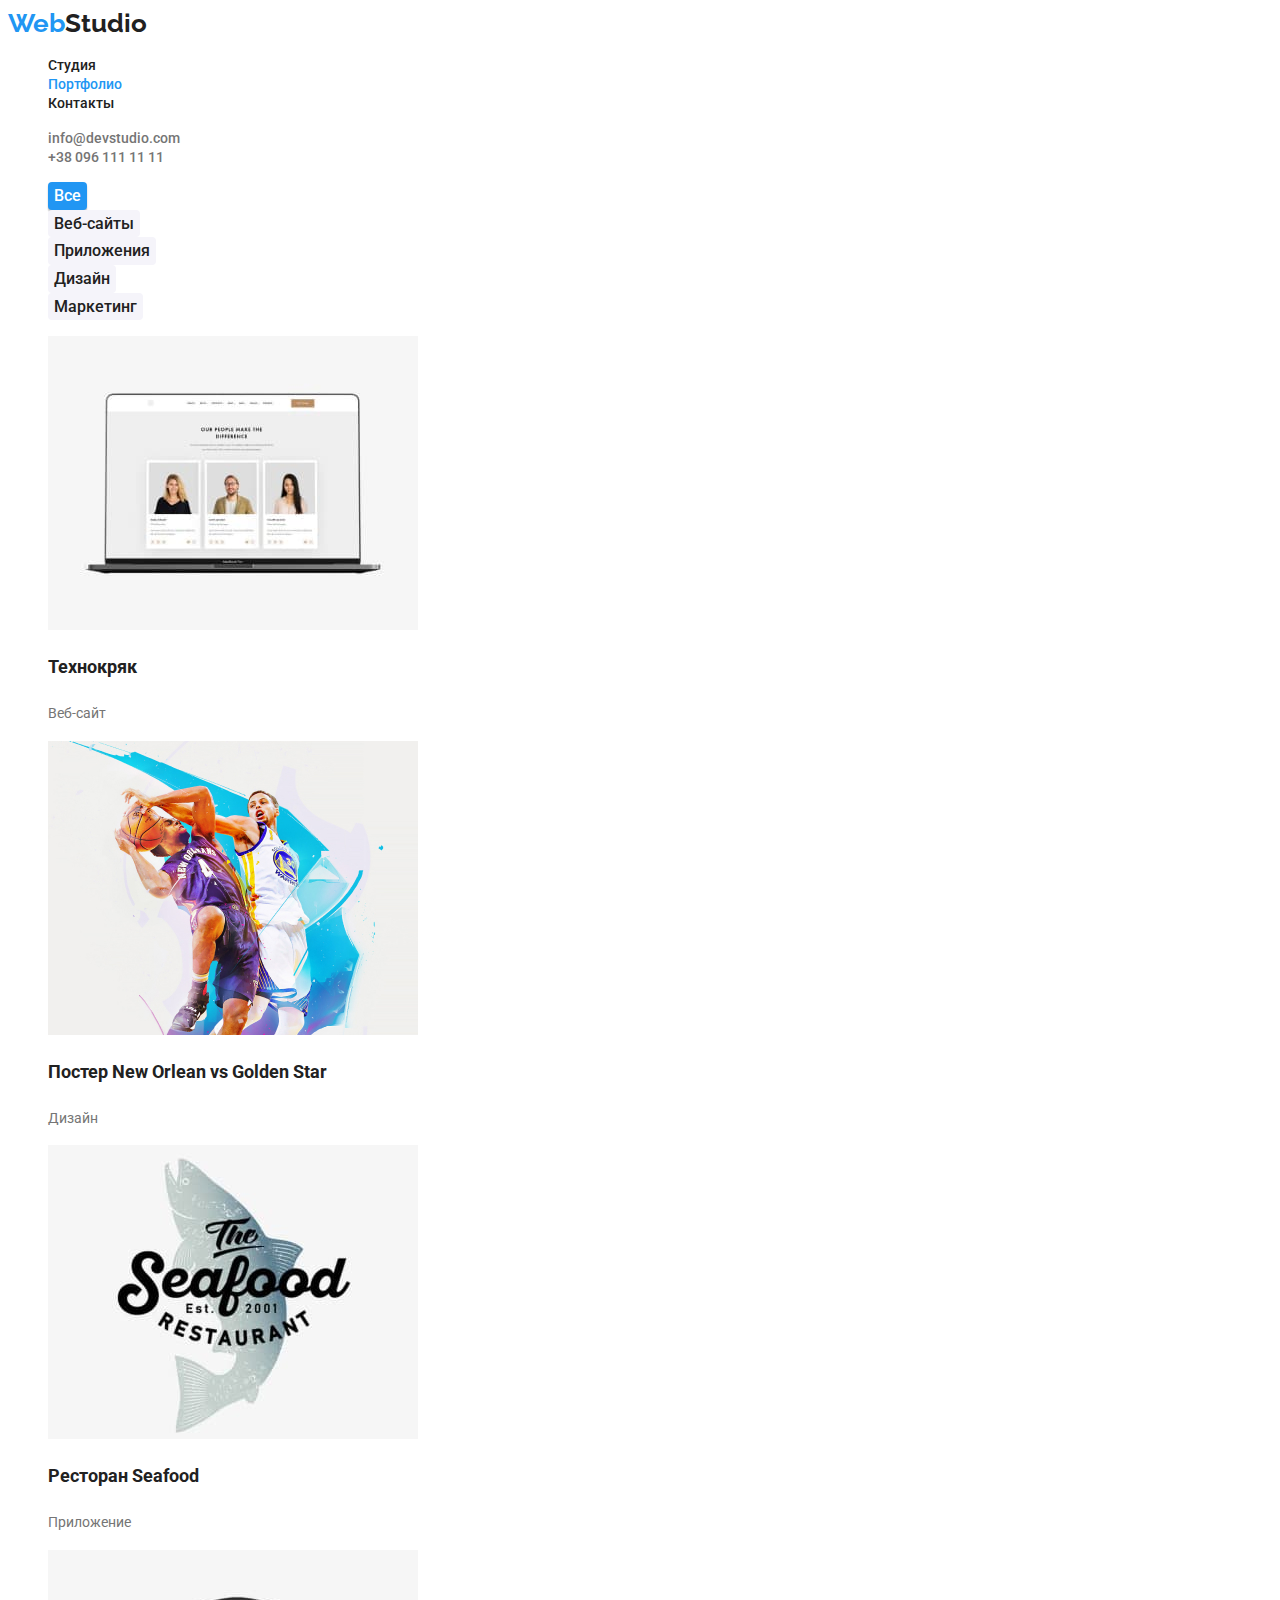
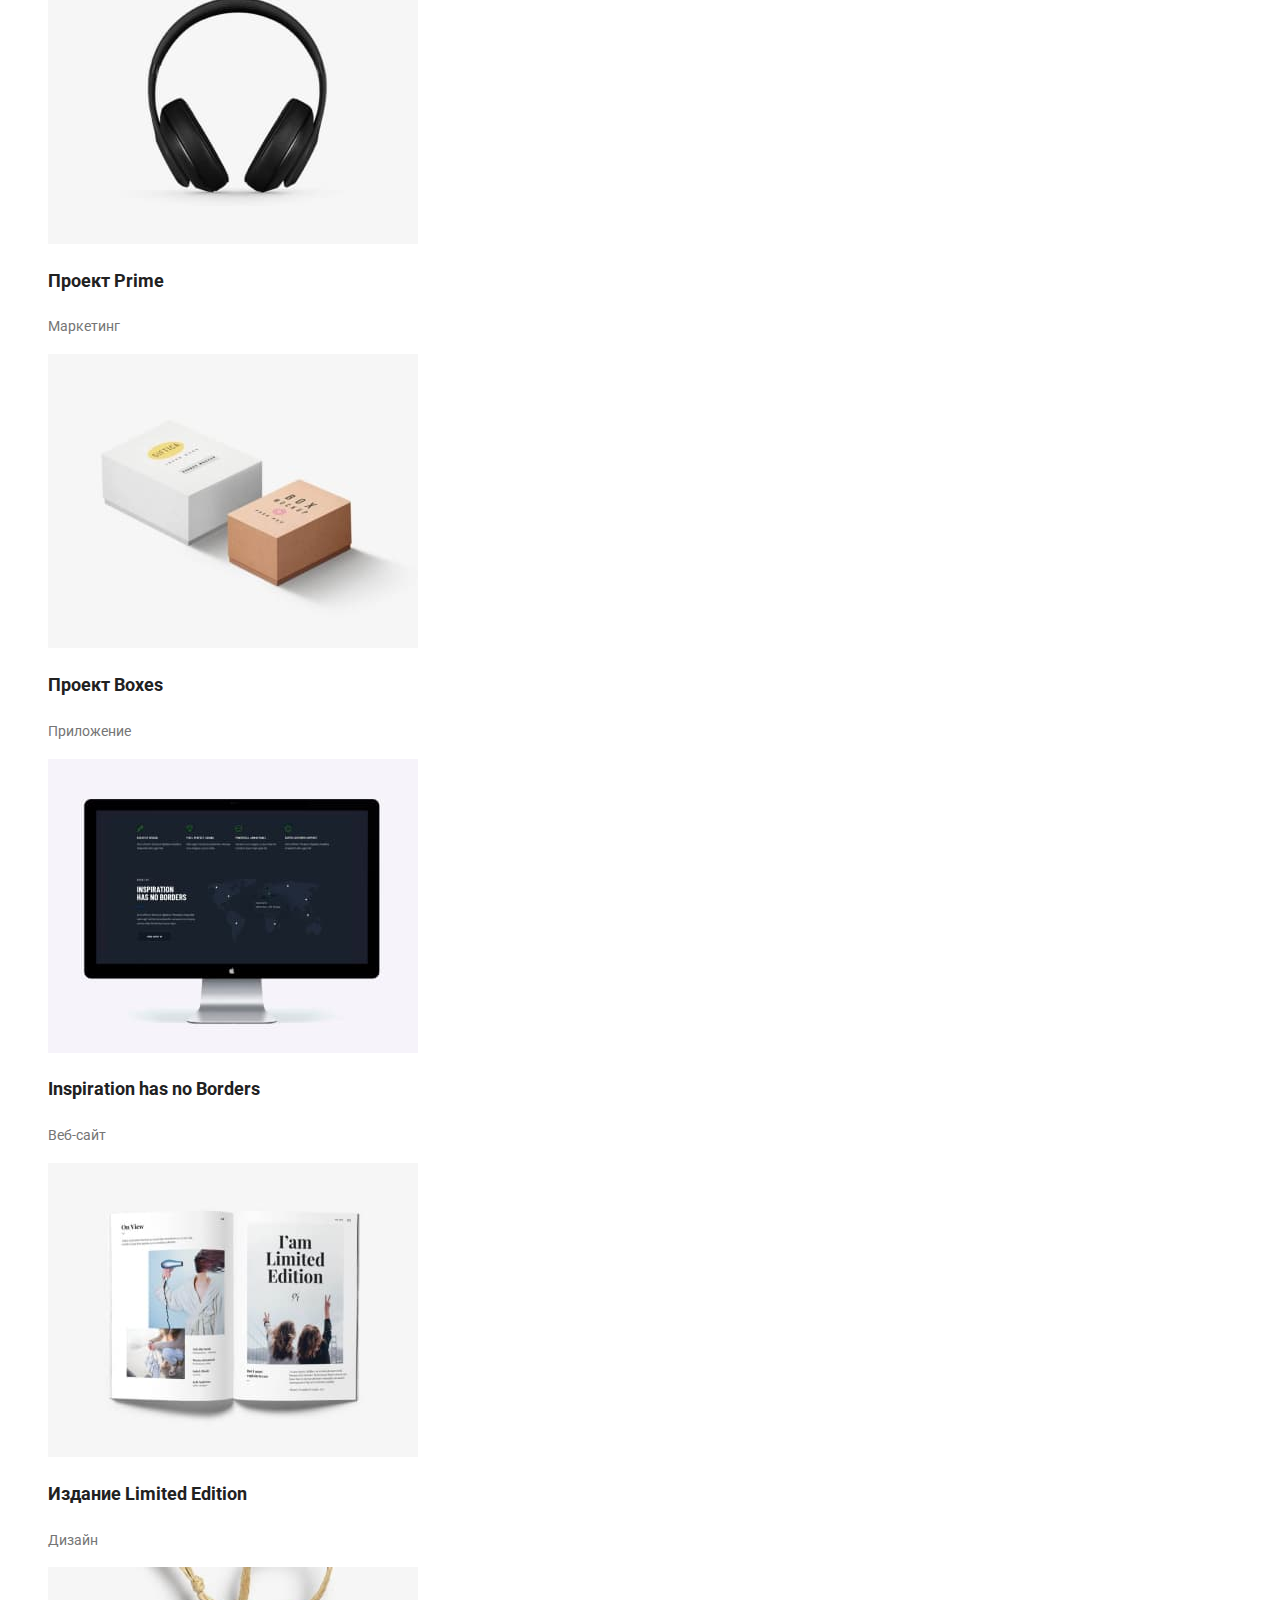
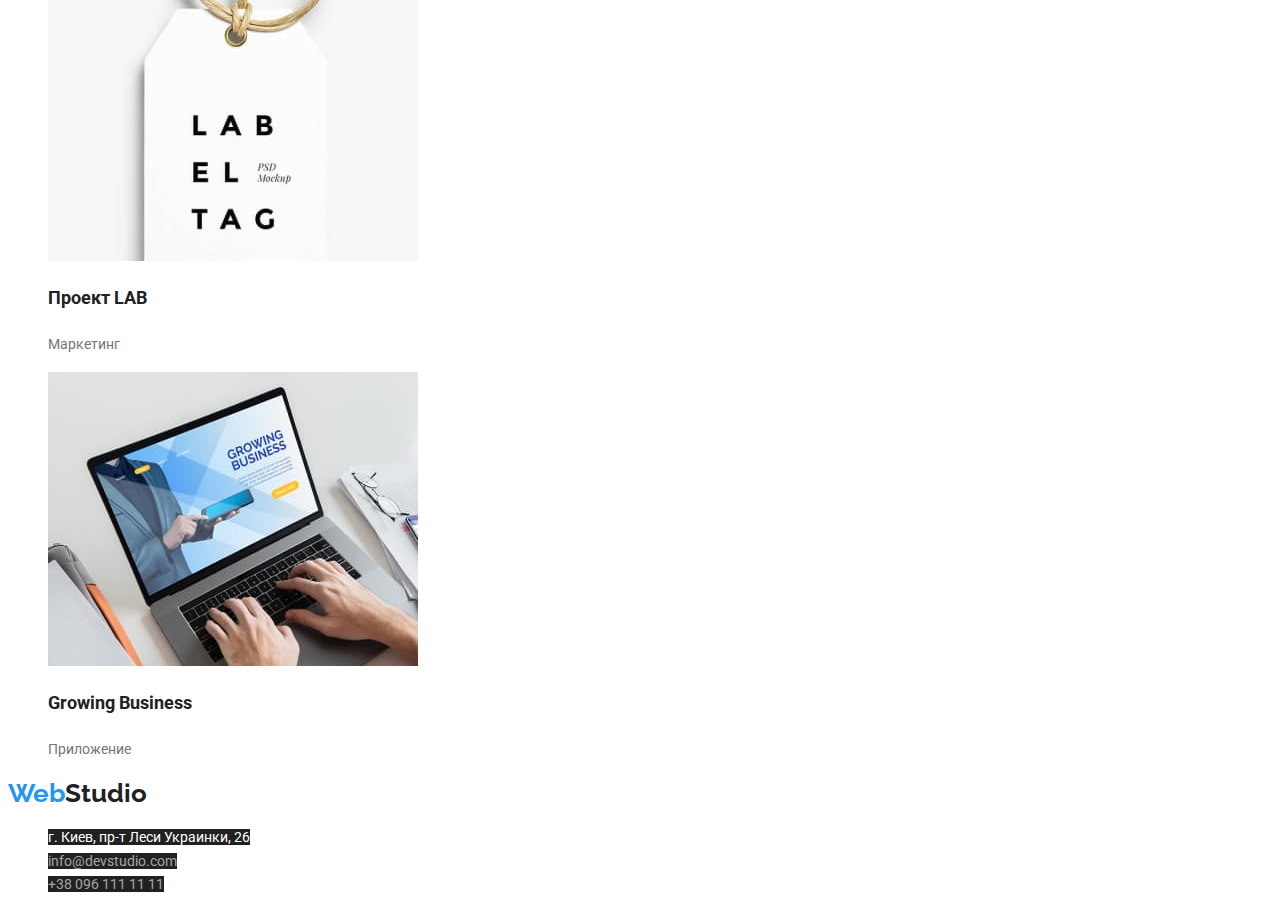
==== portfolio.html @ 2ee71c0d "Initial commit" ====
<!DOCTYPE html>
<html lang="ru">

<head>
    <meta charset="UTF-8">
    <meta http-equiv="X-UA-Compatible" content="IE=edge">
    <meta name="viewport" content="width=device-width, initial-scale=1.0">
    <title>Портфолио</title>
    <link rel="stylesheet" href="./css/styles.css">
    <link rel="preconnect" href="https://fonts.googleapis.com">
    <link rel="preconnect" href="https://fonts.gstatic.com" crossorigin>
    <link href="https://fonts.googleapis.com/css2?family=Raleway:wght@700&family=Roboto:wght@400;500;700;900&display=swap"
        rel="stylesheet">
</head>

<body>
    <!-- header -->
    <header>
        <a class="logo link" href="#" target="_blank" rel="noopener nofollow noreferrer">Web<span>Studio</span></a>
        <nav class="menu">
            <ul class="list">
                <li class="item">
                    <a class="link" href="./index.html">Студия</a>
                </li>
                <li class="item">
                    <a class="link active" href="">Портфолио</a>
                </li>
                <li class="item">
                    <a class="link" href="">Контакты</a>
                </li>
            </ul>
        </nav>
        <div class="contacts">
            <ul class="list">
                <li class="item">
                    <a class="link" href="mailto:info@devstudio.com">info@devstudio.com</a>
                </li>
                <li class="item">
                    <a class="link" href="tel:+380961111111">+38 096 111 11 11</a>
                </li>
            </ul>
        </div>
    </header>
   
    <!-- main -->
    <main>
        <section class="portfolio">
            <h1 hidden>Портфолио</h1>
            
            <ul class="list">
                <li class="item">
                    <button class="button active" type="button">Все</button>
                </li>
                <li class="item">
                    <button class="button" type="button">Веб-сайты</button>
                </li>
                <li class="item">
                    <button class="button" type="button">Приложения</button>
                </li>
                <li class="item">
                    <button class="button" type="button">Дизайн</button>
                </li>
                <li class="item">
                    <button class="button" type="button">Маркетинг</button>
                </li>
            </ul>

            <ul class="list">
                <li class="item">
                    <a class="link" href="">
                        <img class="image" src="./images/portfolio-1.jpg" alt="ноутбук с открытым сайтом" width="370" height="294">
                        <h2 class="project">Технокряк</h2>
                        <p class="category">Веб-сайт</p>
                    </a>
                </li>
                <li class="item">
                    <a class="link" href="">
                        <img class="image" src="./images/portfolio-2.jpg" alt="два баскетболиста с мячом" width="370" height="294">
                        <h2 class="project">Постер New Orlean vs Golden Star</h2>
                        <p class="category">Дизайн</p>
                    </a>
                </li>
                <li class="item">
                    <a class="link" href="">
                        <img class="image" src="./images/portfolio-3.jpg" alt="логотип ресторана морской еды" width="370" height="294">
                        <h2 class="project">Ресторан Seafood</h2>
                        <p class="category">Приложение</p>
                    </a>
                </li>
                <li class="item">
                    <a class="link" href="">
                        <img class="image" src="./images/portfolio-4.jpg" alt="накладные наушники" width="370" height="294">
                        <h2 class="project">Проект Prime</h2>
                        <p class="category">Маркетинг</p>
                    </a>
                </li>
                <li class="item">
                    <a class="link" href="">
                        <img class="image" src="./images/portfolio-5.jpg" alt="две коробки" width="370" height="294">
                        <h2 class="project">Проект Boxes</h2>
                        <p class="category">Приложение</p>
                    </a>
                </li>
                <li class="item">
                    <a class="link" href="">
                        <img class="image" src="./images/portfolio-6.jpg" alt="монитор с открытым сайтом" width="370" height="294">
                        <h2 class="project">Inspiration has no Borders</h2>
                        <p class="category">Веб-сайт</p>
                    </a>
                </li>
                <li class="item">
                    <a class="link" href="">
                        <img class="image" src="./images/portfolio-7.jpg" alt="открытый журнал" width="370" height="294">
                        <h2 class="project">Издание Limited Edition</h2>
                        <p class="category">Дизайн</p>
                    </a>
                </li>
                <li class="item">
                    <a class="link" href="">
                        <img class="image" src="./images/portfolio-8.jpg" alt="бирка с шнуром" width="370" height="294">
                        <h2 class="project">Проект LAB</h2>
                        <p class="category">Маркетинг</p>
                    </a>
                </li>
                <li class="item">
                    <a class="link" href="">
                        <img class="image" src="./images/portfolio-9.jpg" alt="руки на клавиатуре ноутбука" width="370" height="294">
                        <h2 class="project">Growing Business</h2>
                        <p class="category">Приложение</p>
                    </a>
                </li>
            </ul>
        </section>
    </main>

    <!-- footer -->
    <footer>
        <a class="logo link" href="#" target="_blank" rel="noopener nofollow noreferrer">Web<span>Studio</span></a>
        <address class="address">
            <ul class="list">
                <li class="item">
                    <a class="link" href="https://goo.gl/maps/7HZzm9QdchbtxohQ8" target="_blank" rel="noopener nofollow noreferrer">г.
                        Киев, пр-т Леси Украинки, 26</a>
                </li>
                <li class="item">
                    <a class="link" href="mailto:info@devstudio.com">info@devstudio.com</a>
                </li>
                <li class="item">
                    <a class="link" href="tel:+380961111111">+38 096 111 11 11</a>
                </li>
            </ul>
        </address>
    </footer>
</body>

</html>
---- css/styles.css ----
:root {
    --main-color: #212121;
    --brand-color: #2196F3;
    --second-color: #757575;
    --third-color: #FFFFFF;   
    --bgd-color: #F5F4FA;    
}

body {
    font-family: 'Roboto', sans-serif;    
    color: var(--main-color);   
    font-size: 16px;    
}

/* header */
.logo {
    font-family: 'Raleway', sans-serif;
    font-size: 26px;
    font-weight: 700;
    line-height: 1.2;
    color: var(--brand-color);
    text-decoration: none;
}

.logo > span {
    color: var(--main-color);
}

.list {
    list-style: none;
}

.item .link {
    color: var(--main-color);
    text-decoration: none;
    font-size: 14px;
    font-weight: 500;
    line-height: 1.14;
}

.menu .active {     
    color: var(--brand-color);
}

.menu .link:focus,
.menu .link:hover,
.contacts .link:focus,
.contacts .link:hover {
    color: var(--brand-color);
}

.contacts .link {
    color: var(--second-color);
}

/* section Hero */
.hero .title {
    font-weight: 900;
    font-size: 44px;
    line-height: 1.4;
    text-align: center;    
    text-transform: uppercase;
    color: var(--third-color);
    background-color: #212121;
}

.button {
    background-color: var(--brand-color);
    color: var(--third-color);
    font-family: 'Roboto';  
    font-size: 16px;      
    font-weight: 700;   
    line-height: 1.9;
    border: none;   
    border-radius: 4px;     
}

.button:focus,
.button:hover {
    background-color: #188CE8;
    box-shadow: 0px 4px 4px rgba(0, 0, 0, 0.15);      
}

/* section Advantage */
.section-title {
    font-weight: 700;
    font-size: 36px;
    line-height: 1.2;
}

.advantage .advantage-title {
    font-weight: 700;
    font-size: 14px;
    line-height: 1.14;
    text-transform: uppercase;
}

.advantage .advantage-desc {  
    font-weight: 400;
    font-size: 14px;
    line-height: 1.7;    
    color: var(--second-color);    
}

/* section Team */
.team .name {
    font-weight: 500;    
    line-height: 1.2;    
}

.team .position {
    font-weight: 400;    
    line-height: 1.2;
    color: var(--second-color);
}

/* section Portfolio */
.portfolio .button {
    background-color: var(--bgd-color);
    color: var(--main-color);           
    font-weight: 500;   
    line-height: 1.6;        
}

.portfolio .button:focus,
.portfolio .button:hover,
.portfolio .active {
    background-color: var(--brand-color);
    color: var(--third-color);    
    box-shadow: 0px 3px 1px rgba(0, 0, 0, 0.1), 
        0px 1px 2px rgba(0, 0, 0, 0.08), 
        0px 2px 2px rgba(0, 0, 0, 0.12);
    cursor: pointer;
}

.portfolio .project {
    font-weight: 700;
    font-size: 18px;
    line-height: 2;        
}

.portfolio .category {
    font-weight: 400;    
    line-height: 1.9;
    color: var(--second-color);
}

/* footer */
.address .link {
    font-style: normal;
    font-weight: 400;
    line-height: 171%;
    color: rgba(255, 255, 255, 0.6);
    background-color: #212121;
}

.address .item:first-child .link {
    color: var(--third-color);    
}
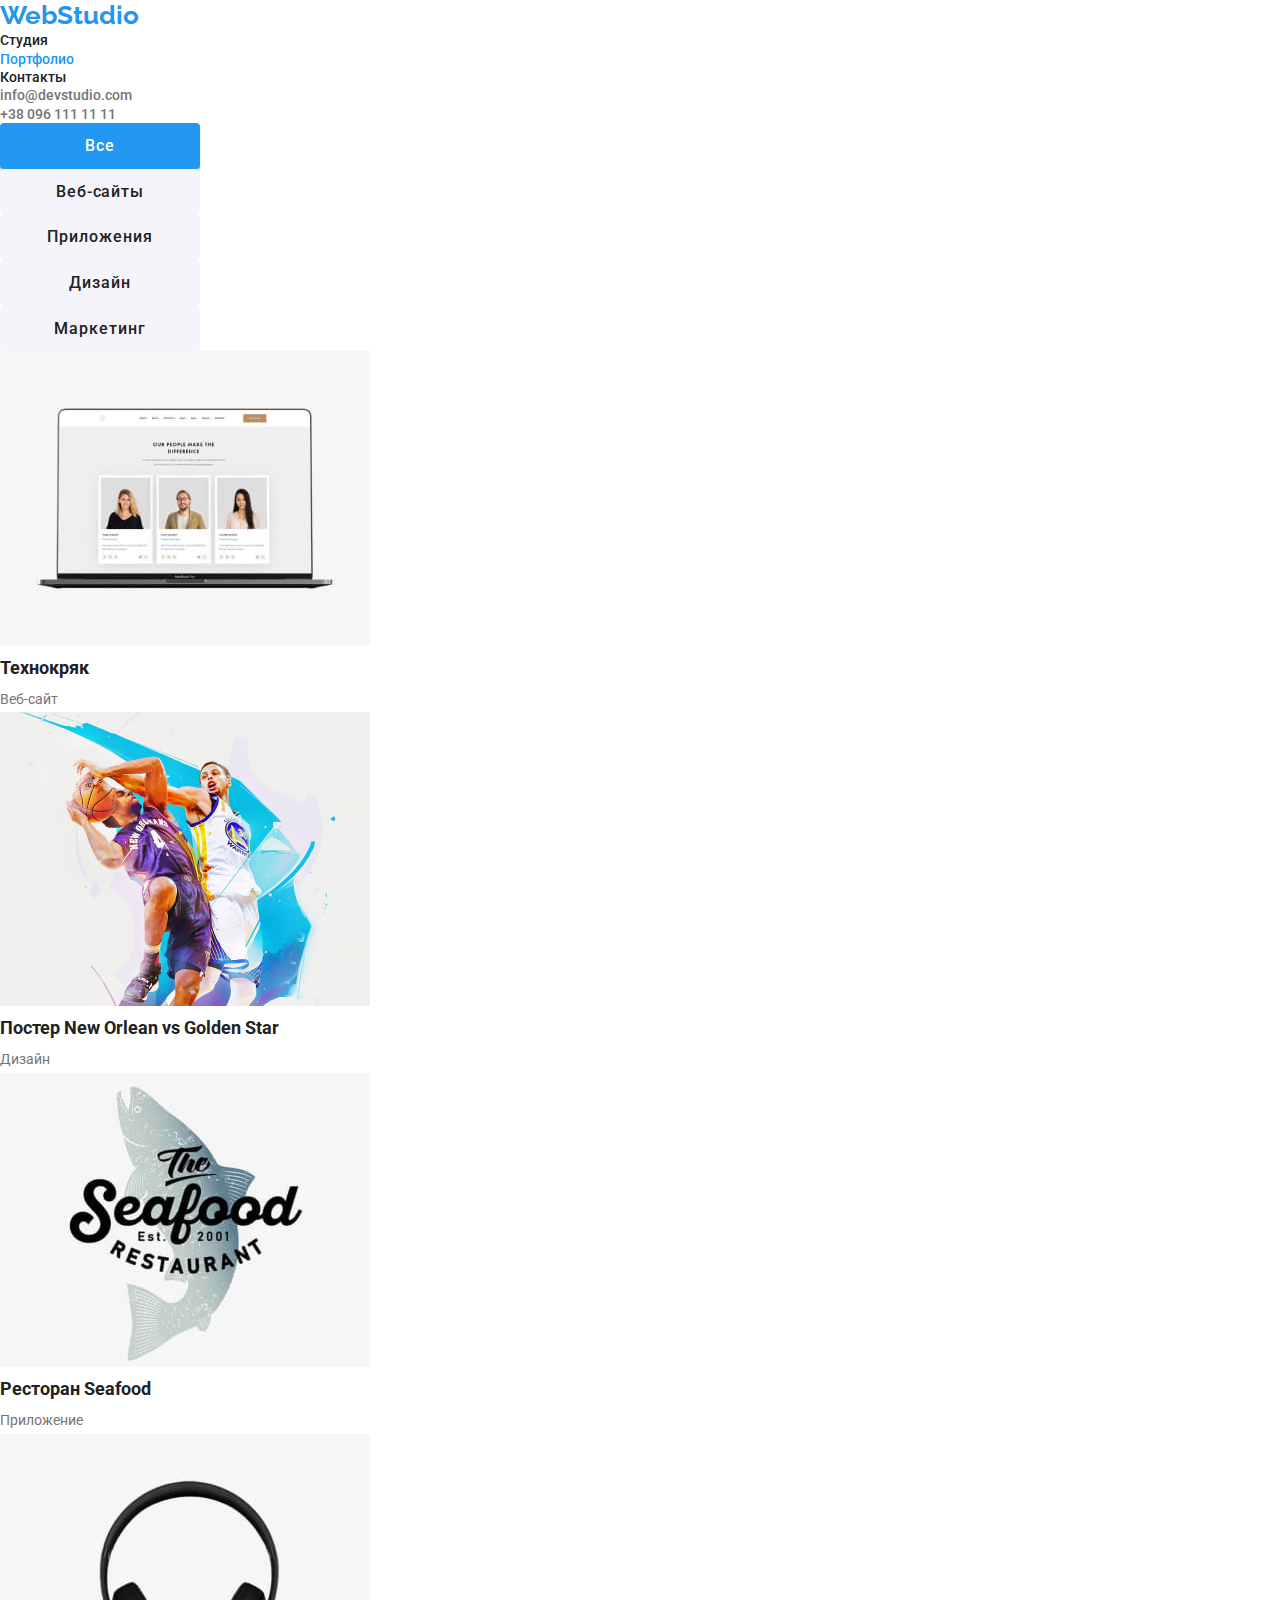
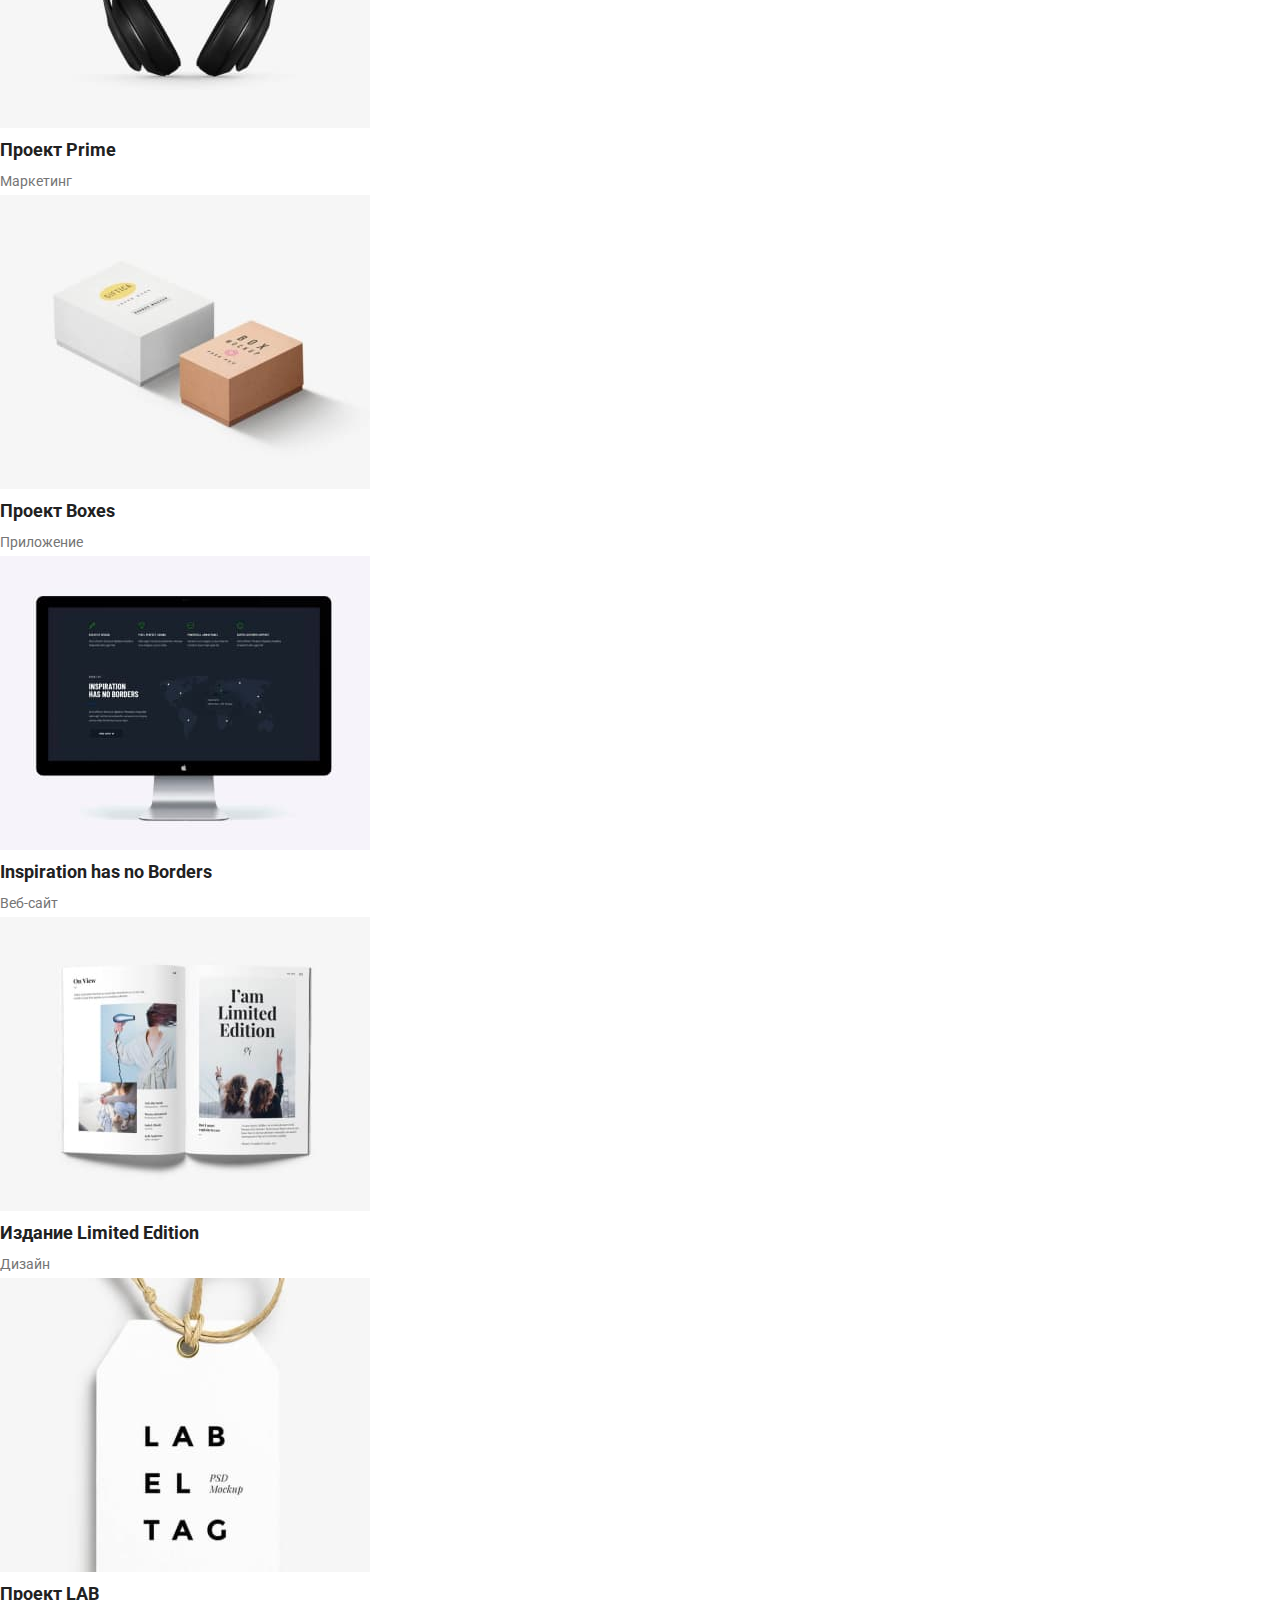
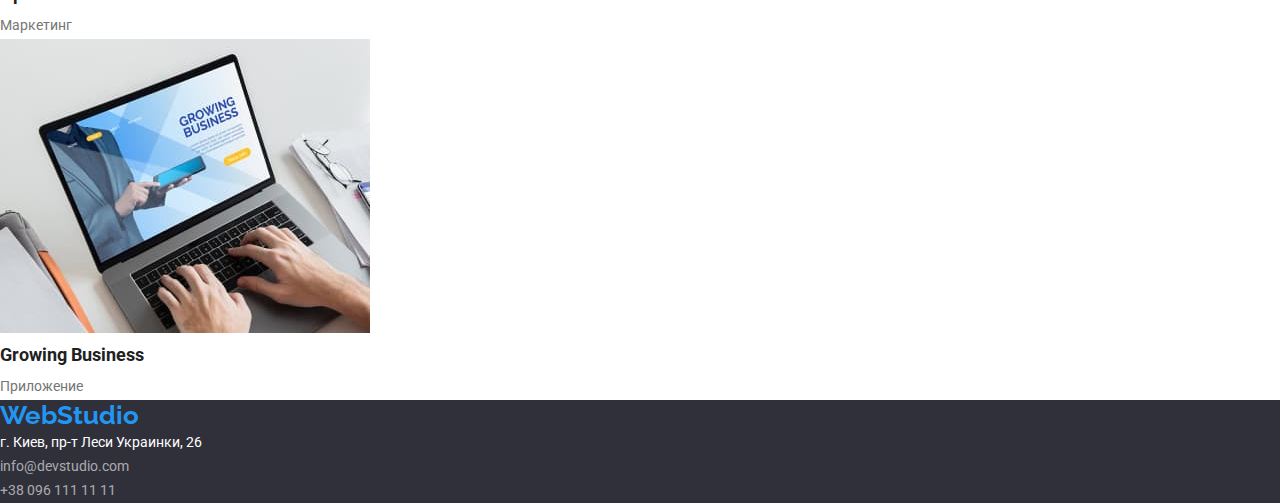
==== commit bafb6ac2: "сделал отступы на главной странице" ====
--- a/portfolio.html
+++ b/portfolio.html
@@ -6,6 +6,7 @@
     <meta http-equiv="X-UA-Compatible" content="IE=edge">
     <meta name="viewport" content="width=device-width, initial-scale=1.0">
     <title>Портфолио</title>
+    <link rel="stylesheet" href="https://cdnjs.cloudflare.com/ajax/libs/modern-normalize/1.1.0/modern-normalize.min.css">
     <link rel="stylesheet" href="./css/styles.css">
     <link rel="preconnect" href="https://fonts.googleapis.com">
     <link rel="preconnect" href="https://fonts.gstatic.com" crossorigin>
--- a/css/styles.css
+++ b/css/styles.css
@@ -12,7 +12,23 @@
     font-size: 16px;    
 }
 
-/* header */
+.container {    
+    margin: 0 auto;
+    width: 1200px;
+    margin: 0 15px;
+    outline: 1px solid red
+}
+
+h1,
+h2,
+h3,
+ul,
+p {
+    margin: 0;
+    padding: 0;
+}
+
+/* common styles start */
 .logo {
     font-family: 'Raleway', sans-serif;
     font-size: 26px;
@@ -22,7 +38,11 @@
     text-decoration: none;
 }
 
-.logo > span {
+.logo-dark-theme {
+    color: var(--third-color);
+}
+
+.logo-light-theme {
     color: var(--main-color);
 }
 
@@ -38,6 +58,38 @@
     line-height: 1.14;
 }
 
+.button {
+    background-color: var(--brand-color);
+    color: var(--third-color);
+    font-family: 'Roboto';
+    font-size: 16px;
+    font-weight: 700;
+    line-height: 1.9;
+    letter-spacing: 0.06em;
+    border: none;
+    border-radius: 4px;
+    padding: 10px 32px;
+    min-width: 200px;
+}
+
+.button:focus,
+.button:hover {
+    background-color: #188CE8;
+    box-shadow: 0px 4px 4px rgba(0, 0, 0, 0.15);
+}
+
+.section-title {
+    text-align: center;
+    font-weight: 700;
+    font-size: 36px;
+    line-height: 1.2;
+    letter-spacing: 0.03em;
+    margin-bottom: 50px;
+}
+
+/* common styles end */
+
+/* header */
 .menu .active {     
     color: var(--brand-color);
 }
@@ -54,55 +106,55 @@
 }
 
 /* section Hero */
+.hero{
+    background-color: #2F303A;  
+    text-align: center;       
+}
+
 .hero .title {
     font-weight: 900;
     font-size: 44px;
     line-height: 1.4;
+    letter-spacing: 0.06em;
     text-align: center;    
     text-transform: uppercase;
-    color: var(--third-color);
-    background-color: #212121;
-}
-
-.button {
-    background-color: var(--brand-color);
-    color: var(--third-color);
-    font-family: 'Roboto';  
-    font-size: 16px;      
-    font-weight: 700;   
-    line-height: 1.9;
-    border: none;   
-    border-radius: 4px;     
-}
-
-.button:focus,
-.button:hover {
-    background-color: #188CE8;
-    box-shadow: 0px 4px 4px rgba(0, 0, 0, 0.15);      
+    color: var(--third-color);  
+    margin-bottom: 30px; 
 }
 
 /* section Advantage */
-.section-title {
-    font-weight: 700;
-    font-size: 36px;
-    line-height: 1.2;
+.advantage {
+    padding: 94px 0 83px 0;   
 }
 
 .advantage .advantage-title {
     font-weight: 700;
     font-size: 14px;
     line-height: 1.14;
-    text-transform: uppercase;
+    letter-spacing: 0.03em;
+    text-transform: uppercase;    
+    margin-bottom: 10px;
 }
 
 .advantage .advantage-desc {  
     font-weight: 400;
     font-size: 14px;
     line-height: 1.7;    
-    color: var(--second-color);    
-}
+    letter-spacing: 0.03em;
+    color: var(--second-color);       
+}
+
+/* section works */
+.works {
+    padding-bottom: 83px;    
+}
+
 
 /* section Team */
+.team {
+    padding: 105px 0 94px 0;    
+}
+
 .team .name {
     font-weight: 500;    
     line-height: 1.2;    
@@ -146,12 +198,15 @@
 }
 
 /* footer */
+footer {
+    background-color: #2F303A;
+}
+
 .address .link {
     font-style: normal;
     font-weight: 400;
     line-height: 171%;
     color: rgba(255, 255, 255, 0.6);
-    background-color: #212121;
 }
 
 .address .item:first-child .link {
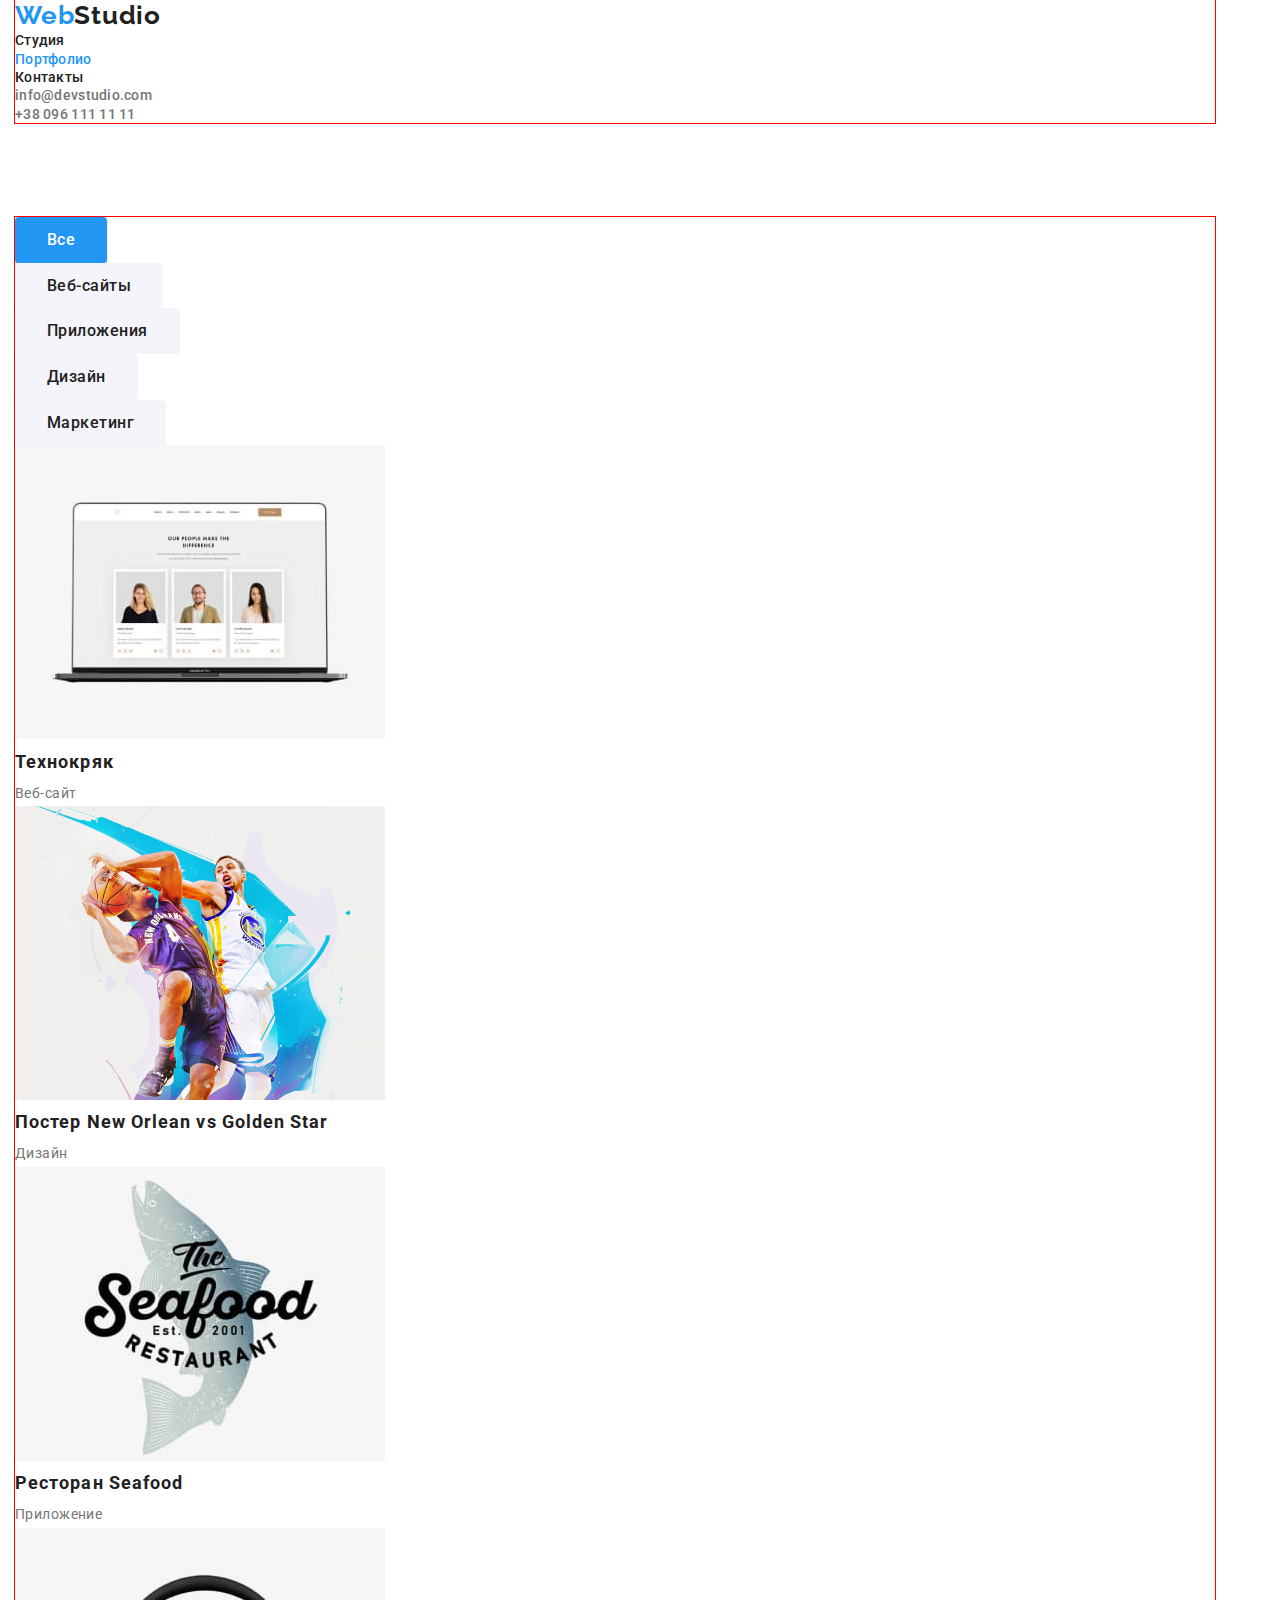
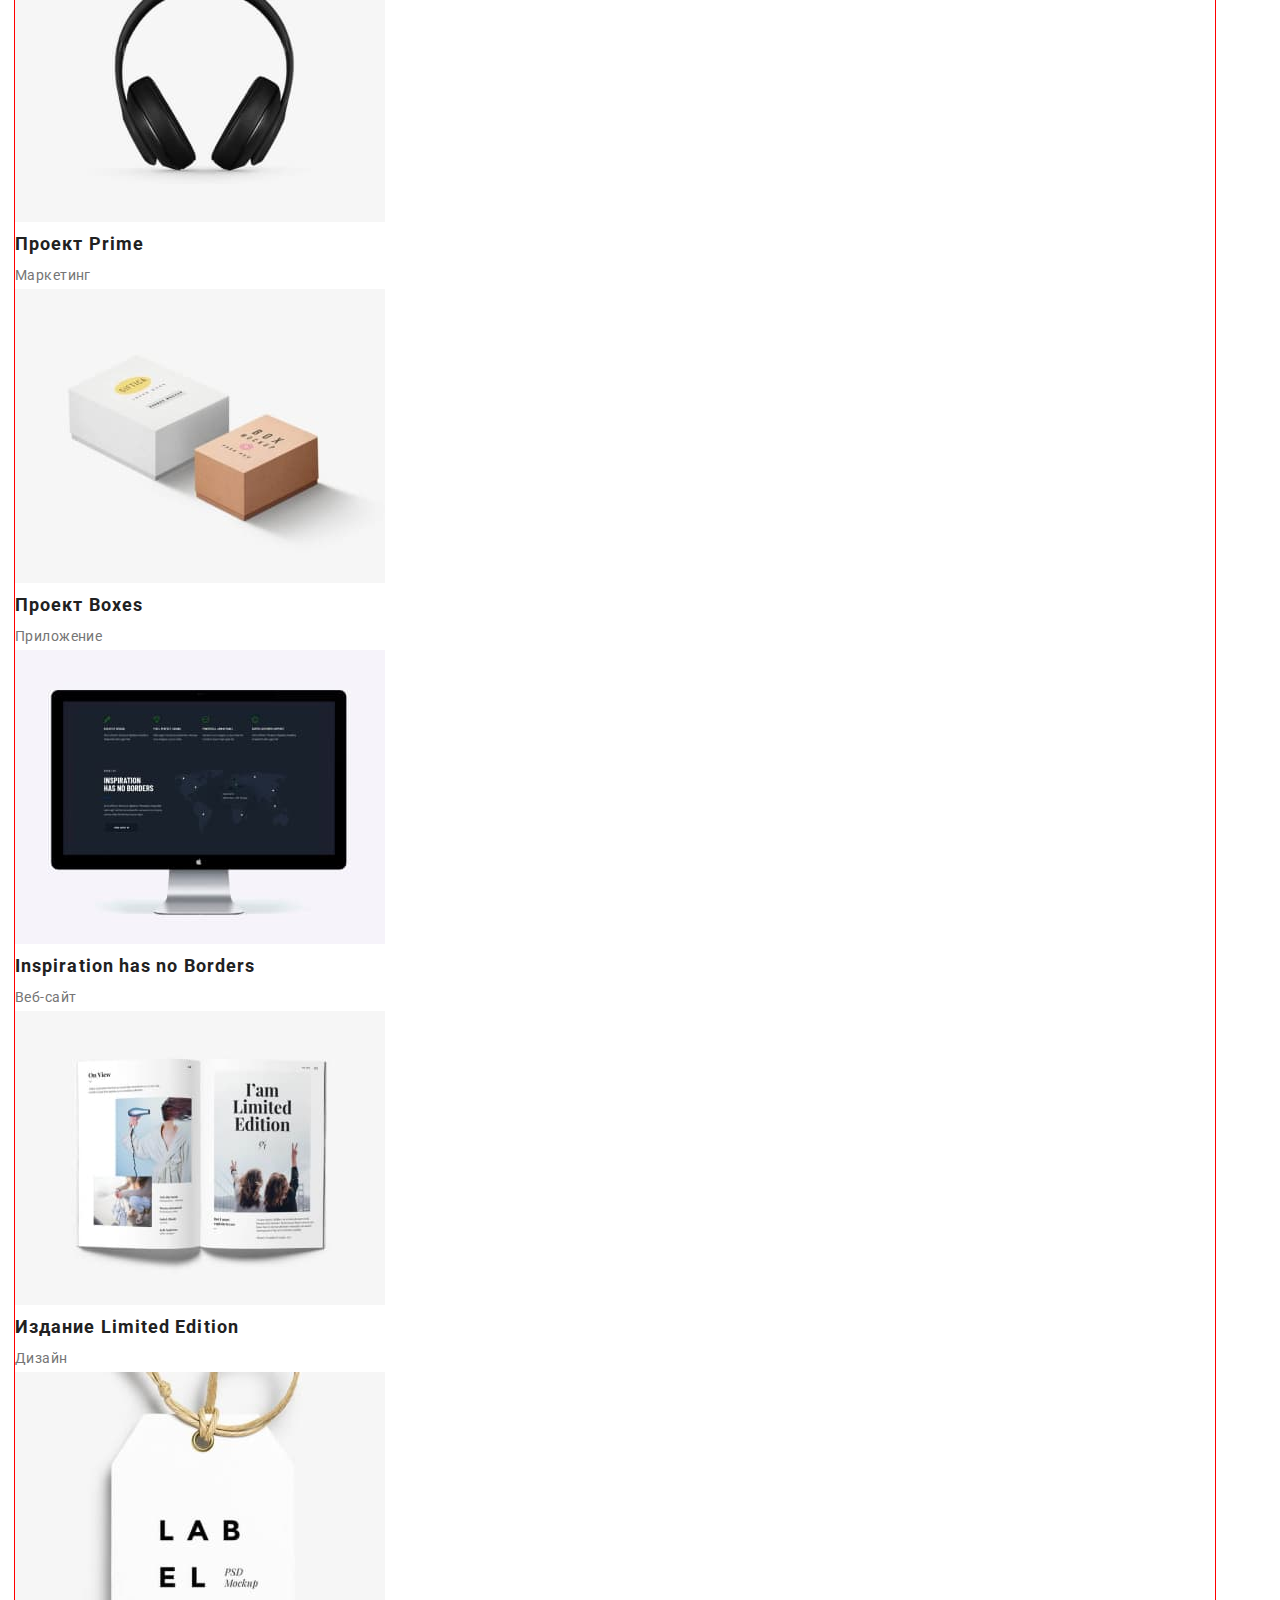
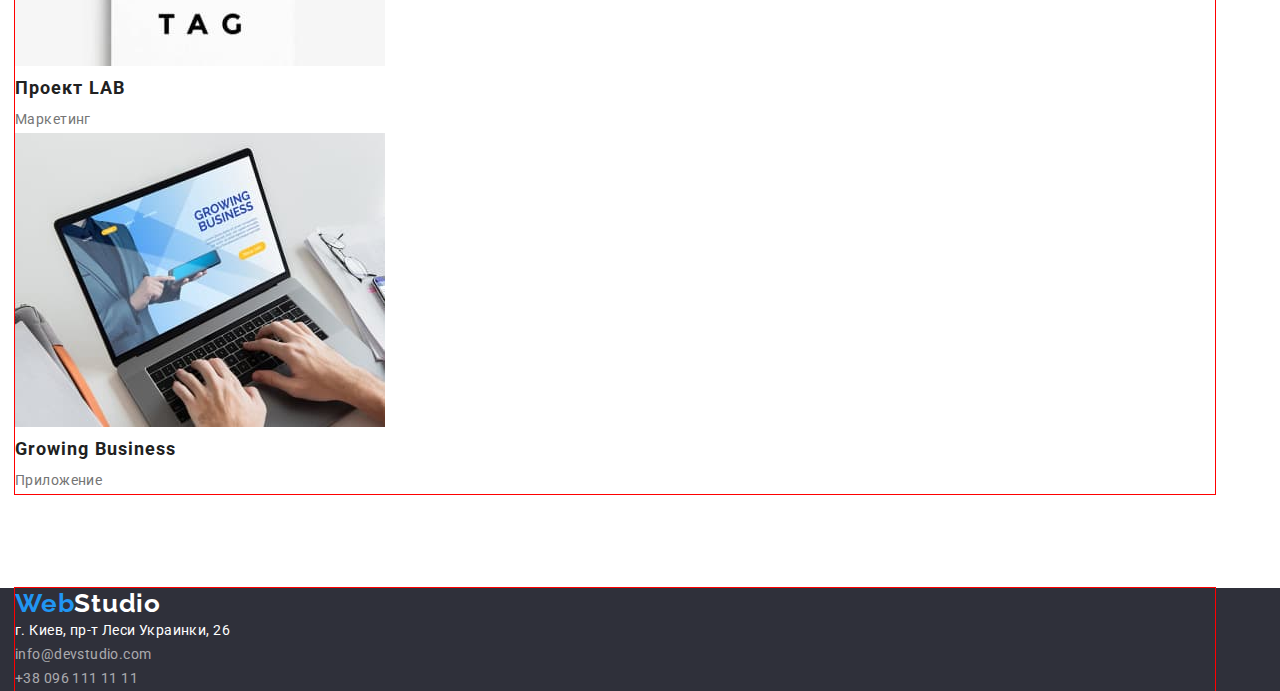
==== commit 3f193ba6: "сделал отступы в портфолио" ====
--- a/portfolio.html
+++ b/portfolio.html
@@ -16,8 +16,8 @@
 
 <body>
     <!-- header -->
-    <header>
-        <a class="logo link" href="#" target="_blank" rel="noopener nofollow noreferrer">Web<span>Studio</span></a>
+    <header class="container">
+        <a class="logo link" href="#" target="_blank" rel="noopener nofollow noreferrer">Web<span class="logo-light-theme">Studio</span></a>
         <nav class="menu">
             <ul class="list">
                 <li class="item">
@@ -46,111 +46,118 @@
     <!-- main -->
     <main>
         <section class="portfolio">
-            <h1 hidden>Портфолио</h1>
-            
-            <ul class="list">
-                <li class="item">
-                    <button class="button active" type="button">Все</button>
-                </li>
-                <li class="item">
-                    <button class="button" type="button">Веб-сайты</button>
-                </li>
-                <li class="item">
-                    <button class="button" type="button">Приложения</button>
-                </li>
-                <li class="item">
-                    <button class="button" type="button">Дизайн</button>
-                </li>
-                <li class="item">
-                    <button class="button" type="button">Маркетинг</button>
-                </li>
-            </ul>
-
-            <ul class="list">
-                <li class="item">
-                    <a class="link" href="">
-                        <img class="image" src="./images/portfolio-1.jpg" alt="ноутбук с открытым сайтом" width="370" height="294">
-                        <h2 class="project">Технокряк</h2>
-                        <p class="category">Веб-сайт</p>
-                    </a>
-                </li>
-                <li class="item">
-                    <a class="link" href="">
-                        <img class="image" src="./images/portfolio-2.jpg" alt="два баскетболиста с мячом" width="370" height="294">
-                        <h2 class="project">Постер New Orlean vs Golden Star</h2>
-                        <p class="category">Дизайн</p>
-                    </a>
-                </li>
-                <li class="item">
-                    <a class="link" href="">
-                        <img class="image" src="./images/portfolio-3.jpg" alt="логотип ресторана морской еды" width="370" height="294">
-                        <h2 class="project">Ресторан Seafood</h2>
-                        <p class="category">Приложение</p>
-                    </a>
-                </li>
-                <li class="item">
-                    <a class="link" href="">
-                        <img class="image" src="./images/portfolio-4.jpg" alt="накладные наушники" width="370" height="294">
-                        <h2 class="project">Проект Prime</h2>
-                        <p class="category">Маркетинг</p>
-                    </a>
-                </li>
-                <li class="item">
-                    <a class="link" href="">
-                        <img class="image" src="./images/portfolio-5.jpg" alt="две коробки" width="370" height="294">
-                        <h2 class="project">Проект Boxes</h2>
-                        <p class="category">Приложение</p>
-                    </a>
-                </li>
-                <li class="item">
-                    <a class="link" href="">
-                        <img class="image" src="./images/portfolio-6.jpg" alt="монитор с открытым сайтом" width="370" height="294">
-                        <h2 class="project">Inspiration has no Borders</h2>
-                        <p class="category">Веб-сайт</p>
-                    </a>
-                </li>
-                <li class="item">
-                    <a class="link" href="">
-                        <img class="image" src="./images/portfolio-7.jpg" alt="открытый журнал" width="370" height="294">
-                        <h2 class="project">Издание Limited Edition</h2>
-                        <p class="category">Дизайн</p>
-                    </a>
-                </li>
-                <li class="item">
-                    <a class="link" href="">
-                        <img class="image" src="./images/portfolio-8.jpg" alt="бирка с шнуром" width="370" height="294">
-                        <h2 class="project">Проект LAB</h2>
-                        <p class="category">Маркетинг</p>
-                    </a>
-                </li>
-                <li class="item">
-                    <a class="link" href="">
-                        <img class="image" src="./images/portfolio-9.jpg" alt="руки на клавиатуре ноутбука" width="370" height="294">
-                        <h2 class="project">Growing Business</h2>
-                        <p class="category">Приложение</p>
-                    </a>
-                </li>
-            </ul>
+            <div class="container">
+                <h1 hidden>Портфолио</h1>
+                
+                <ul class="list">
+                    <li class="item">
+                        <button class="button active" type="button">Все</button>
+                    </li>
+                    <li class="item">
+                        <button class="button" type="button">Веб-сайты</button>
+                    </li>
+                    <li class="item">
+                        <button class="button" type="button">Приложения</button>
+                    </li>
+                    <li class="item">
+                        <button class="button" type="button">Дизайн</button>
+                    </li>
+                    <li class="item">
+                        <button class="button" type="button">Маркетинг</button>
+                    </li>
+                </ul>
+                
+                <ul class="list">
+                    <li class="item">
+                        <a class="link" href="">
+                            <img class="image" src="./images/portfolio-1.jpg" alt="ноутбук с открытым сайтом" width="370" height="294">
+                            <h2 class="project">Технокряк</h2>
+                            <p class="category">Веб-сайт</p>
+                        </a>
+                    </li>
+                    <li class="item">
+                        <a class="link" href="">
+                            <img class="image" src="./images/portfolio-2.jpg" alt="два баскетболиста с мячом" width="370" height="294">
+                            <h2 class="project">Постер New Orlean vs Golden Star</h2>
+                            <p class="category">Дизайн</p>
+                        </a>
+                    </li>
+                    <li class="item">
+                        <a class="link" href="">
+                            <img class="image" src="./images/portfolio-3.jpg" alt="логотип ресторана морской еды" width="370"
+                                height="294">
+                            <h2 class="project">Ресторан Seafood</h2>
+                            <p class="category">Приложение</p>
+                        </a>
+                    </li>
+                    <li class="item">
+                        <a class="link" href="">
+                            <img class="image" src="./images/portfolio-4.jpg" alt="накладные наушники" width="370" height="294">
+                            <h2 class="project">Проект Prime</h2>
+                            <p class="category">Маркетинг</p>
+                        </a>
+                    </li>
+                    <li class="item">
+                        <a class="link" href="">
+                            <img class="image" src="./images/portfolio-5.jpg" alt="две коробки" width="370" height="294">
+                            <h2 class="project">Проект Boxes</h2>
+                            <p class="category">Приложение</p>
+                        </a>
+                    </li>
+                    <li class="item">
+                        <a class="link" href="">
+                            <img class="image" src="./images/portfolio-6.jpg" alt="монитор с открытым сайтом" width="370" height="294">
+                            <h2 class="project">Inspiration has no Borders</h2>
+                            <p class="category">Веб-сайт</p>
+                        </a>
+                    </li>
+                    <li class="item">
+                        <a class="link" href="">
+                            <img class="image" src="./images/portfolio-7.jpg" alt="открытый журнал" width="370" height="294">
+                            <h2 class="project">Издание Limited Edition</h2>
+                            <p class="category">Дизайн</p>
+                        </a>
+                    </li>
+                    <li class="item">
+                        <a class="link" href="">
+                            <img class="image" src="./images/portfolio-8.jpg" alt="бирка с шнуром" width="370" height="294">
+                            <h2 class="project">Проект LAB</h2>
+                            <p class="category">Маркетинг</p>
+                        </a>
+                    </li>
+                    <li class="item">
+                        <a class="link" href="">
+                            <img class="image" src="./images/portfolio-9.jpg" alt="руки на клавиатуре ноутбука" width="370"
+                                height="294">
+                            <h2 class="project">Growing Business</h2>
+                            <p class="category">Приложение</p>
+                        </a>
+                    </li>
+                </ul>
+            </div>
         </section>
     </main>
 
     <!-- footer -->
     <footer>
-        <a class="logo link" href="#" target="_blank" rel="noopener nofollow noreferrer">Web<span>Studio</span></a>
-        <address class="address">
-            <ul class="list">
-                <li class="item">
-                    <a class="link" href="https://goo.gl/maps/7HZzm9QdchbtxohQ8" target="_blank" rel="noopener nofollow noreferrer">г.
-                        Киев, пр-т Леси Украинки, 26</a>
-                </li>
-                <li class="item">
-                    <a class="link" href="mailto:info@devstudio.com">info@devstudio.com</a>
-                </li>
-                <li class="item">
-                    <a class="link" href="tel:+380961111111">+38 096 111 11 11</a>
-                </li>
-            </ul>
-        </address>
+        <div class="container">
+            <a class="logo link" href="#" target="_blank" rel="noopener nofollow noreferrer">Web<span class="logo-dark-theme">Studio</span></a>
+            <address class="address">
+                <ul class="list">
+                    <li class="item">
+                        <a class="link" href="https://goo.gl/maps/7HZzm9QdchbtxohQ8" target="_blank"
+                            rel="noopener nofollow noreferrer">г.
+                            Киев, пр-т Леси Украинки, 26</a>
+                    </li>
+                    <li class="item">
+                        <a class="link" href="mailto:info@devstudio.com">info@devstudio.com</a>
+                    </li>
+                    <li class="item">
+                        <a class="link" href="tel:+380961111111">+38 096 111 11 11</a>
+                    </li>
+                </ul>
+            </address>
+        </div>
     </footer>
 </body>
 
--- a/css/styles.css
+++ b/css/styles.css
@@ -34,6 +34,7 @@
     font-size: 26px;
     font-weight: 700;
     line-height: 1.2;
+    letter-spacing: 0.03em;
     color: var(--brand-color);
     text-decoration: none;
 }
@@ -56,6 +57,7 @@
     font-size: 14px;
     font-weight: 500;
     line-height: 1.14;
+    letter-spacing: 0.02em;
 }
 
 .button {
@@ -158,20 +160,28 @@
 .team .name {
     font-weight: 500;    
     line-height: 1.2;    
+    letter-spacing: 0.03em;
 }
 
 .team .position {
     font-weight: 400;    
     line-height: 1.2;
+    letter-spacing: 0.03em;
     color: var(--second-color);
 }
 
 /* section Portfolio */
+.portfolio {
+    padding: 94px 0;
+}
+
 .portfolio .button {
     background-color: var(--bgd-color);
     color: var(--main-color);           
     font-weight: 500;   
-    line-height: 1.6;        
+    line-height: 1.6;  
+    letter-spacing: 0.03em;
+    min-width: auto;      
 }
 
 .portfolio .button:focus,
@@ -188,12 +198,14 @@
 .portfolio .project {
     font-weight: 700;
     font-size: 18px;
-    line-height: 2;        
+    line-height: 2;    
+    letter-spacing: 0.06em;
 }
 
 .portfolio .category {
     font-weight: 400;    
     line-height: 1.9;
+    letter-spacing: 0.03em;
     color: var(--second-color);
 }
 
@@ -205,7 +217,8 @@
 .address .link {
     font-style: normal;
     font-weight: 400;
-    line-height: 171%;
+    line-height: 1.71;
+    letter-spacing: 0.03em;
     color: rgba(255, 255, 255, 0.6);
 }
 
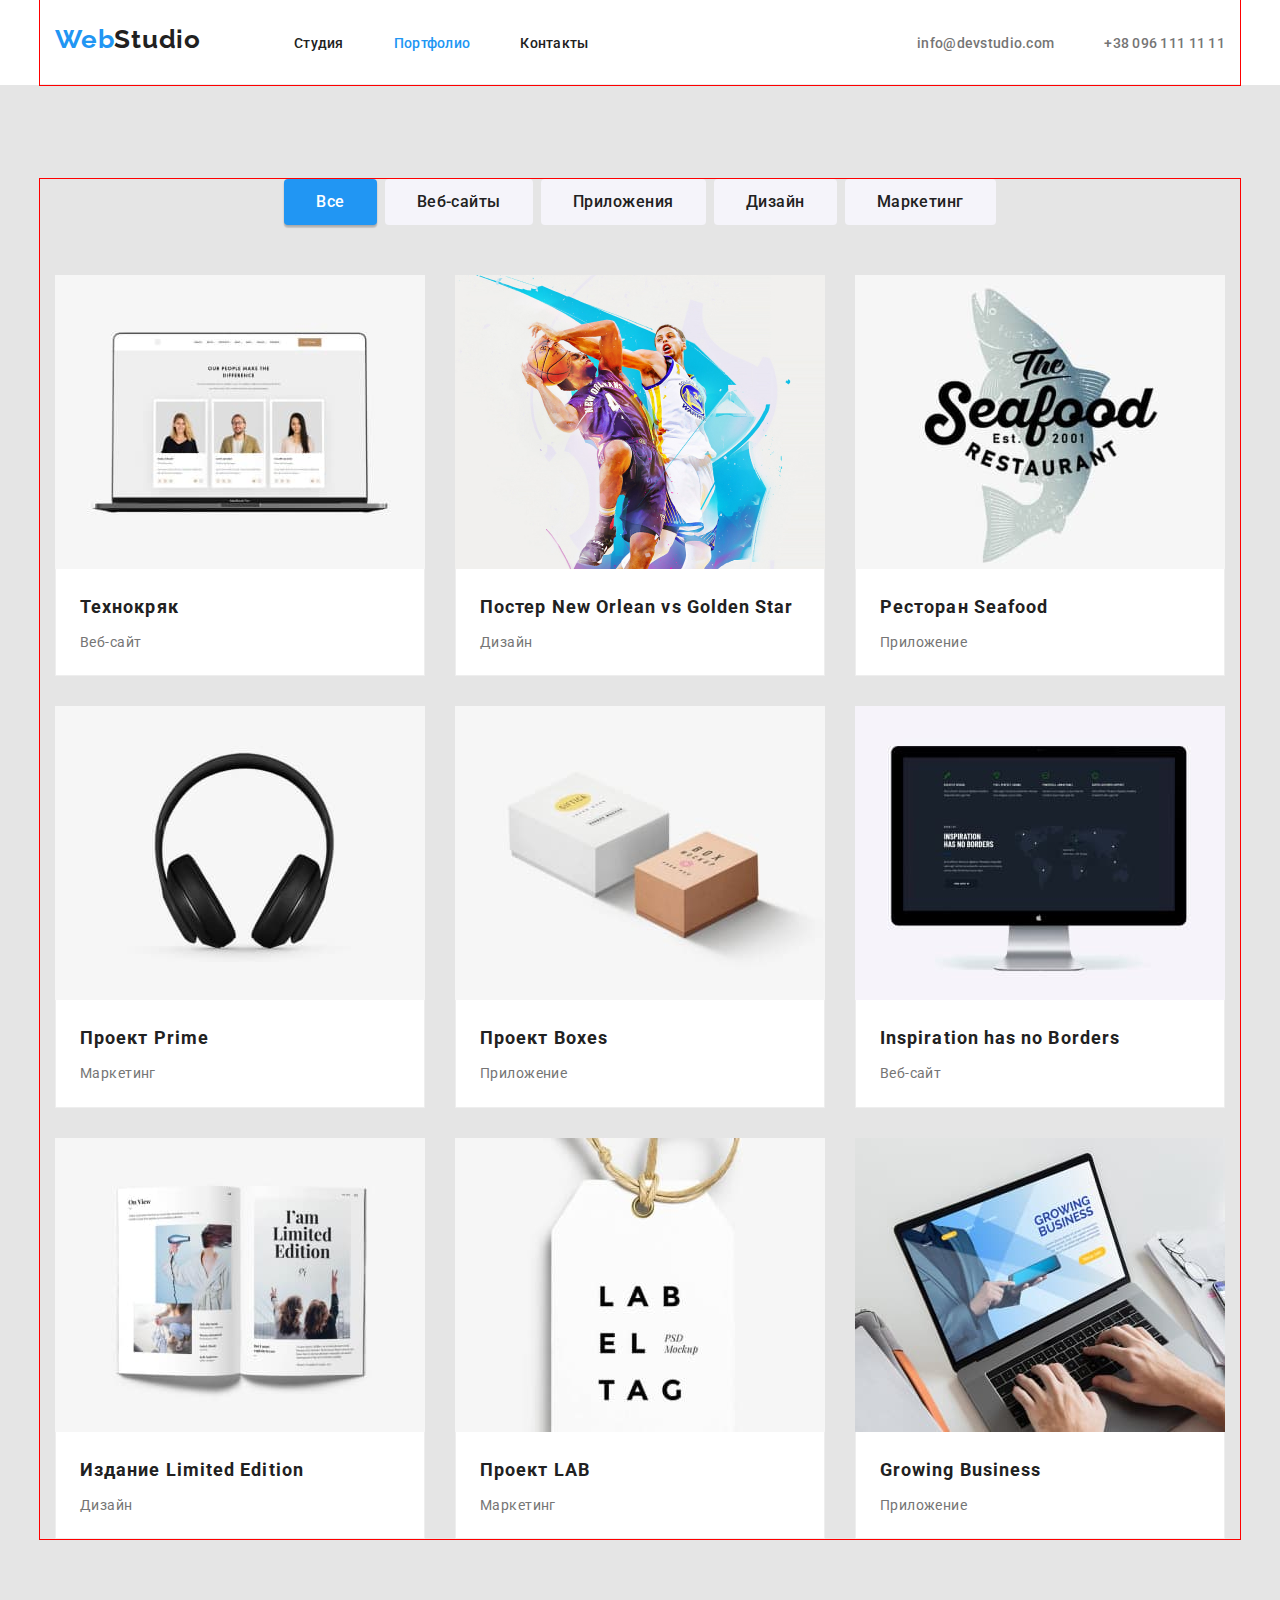
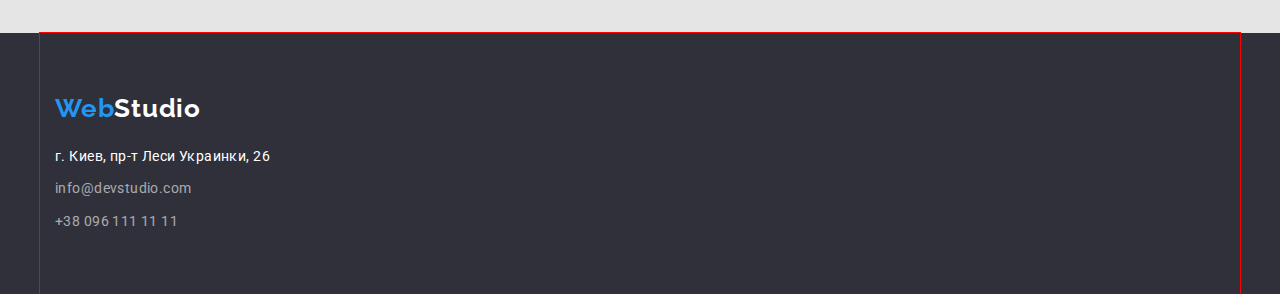
==== commit 9726d22c: "сделал флекс сетку в портфолио и отступы" ====
--- a/portfolio.html
+++ b/portfolio.html
@@ -16,7 +16,7 @@
 
 <body>
     <!-- header -->
-    <header class="container">
+    <header class="container main-nav">
         <a class="logo link" href="#" target="_blank" rel="noopener nofollow noreferrer">Web<span class="logo-light-theme">Studio</span></a>
         <nav class="menu">
             <ul class="list">
@@ -49,7 +49,7 @@
             <div class="container">
                 <h1 hidden>Портфолио</h1>
                 
-                <ul class="list">
+                <ul class="list sort-btn">
                     <li class="item">
                         <button class="button active" type="button">Все</button>
                     </li>
@@ -67,70 +67,88 @@
                     </li>
                 </ul>
                 
-                <ul class="list">
-                    <li class="item">
+                <ul class="list table-list">
+                    <li class="item table-item">
                         <a class="link" href="">
                             <img class="image" src="./images/portfolio-1.jpg" alt="ноутбук с открытым сайтом" width="370" height="294">
-                            <h2 class="project">Технокряк</h2>
-                            <p class="category">Веб-сайт</p>
+                            <div class="card-desc">
+                                <h2 class="project">Технокряк</h2>
+                                <p class="category">Веб-сайт</p>
+                            </div>
                         </a>
                     </li>
-                    <li class="item">
+                    <li class="item table-item">
                         <a class="link" href="">
                             <img class="image" src="./images/portfolio-2.jpg" alt="два баскетболиста с мячом" width="370" height="294">
-                            <h2 class="project">Постер New Orlean vs Golden Star</h2>
-                            <p class="category">Дизайн</p>
+                            <div class="card-desc">
+                                <h2 class="project">Постер New Orlean vs Golden Star</h2>
+                                <p class="category">Дизайн</p>
+                            </div>
                         </a>
                     </li>
-                    <li class="item">
+                    <li class="item table-item">
                         <a class="link" href="">
                             <img class="image" src="./images/portfolio-3.jpg" alt="логотип ресторана морской еды" width="370"
                                 height="294">
-                            <h2 class="project">Ресторан Seafood</h2>
-                            <p class="category">Приложение</p>
+                            <div class="card-desc">
+                                <h2 class="project">Ресторан Seafood</h2>
+                                <p class="category">Приложение</p>
+                            </div>
                         </a>
                     </li>
-                    <li class="item">
+                    <li class="item table-item">
                         <a class="link" href="">
                             <img class="image" src="./images/portfolio-4.jpg" alt="накладные наушники" width="370" height="294">
-                            <h2 class="project">Проект Prime</h2>
-                            <p class="category">Маркетинг</p>
+                            <div class="card-desc">
+                                <h2 class="project">Проект Prime</h2>
+                                <p class="category">Маркетинг</p>
+                            </div>
                         </a>
                     </li>
-                    <li class="item">
+                    <li class="item table-item">
                         <a class="link" href="">
                             <img class="image" src="./images/portfolio-5.jpg" alt="две коробки" width="370" height="294">
-                            <h2 class="project">Проект Boxes</h2>
-                            <p class="category">Приложение</p>
+                            <div class="card-desc">
+                                <h2 class="project">Проект Boxes</h2>
+                                <p class="category">Приложение</p>
+                            </div>
                         </a>
                     </li>
-                    <li class="item">
+                    <li class="item table-item">
                         <a class="link" href="">
                             <img class="image" src="./images/portfolio-6.jpg" alt="монитор с открытым сайтом" width="370" height="294">
-                            <h2 class="project">Inspiration has no Borders</h2>
-                            <p class="category">Веб-сайт</p>
+                            <div class="card-desc">
+                                <h2 class="project">Inspiration has no Borders</h2>
+                                <p class="category">Веб-сайт</p>
+                            </div>
                         </a>
                     </li>
-                    <li class="item">
+                    <li class="item table-item">
                         <a class="link" href="">
                             <img class="image" src="./images/portfolio-7.jpg" alt="открытый журнал" width="370" height="294">
-                            <h2 class="project">Издание Limited Edition</h2>
-                            <p class="category">Дизайн</p>
+                            <div class="card-desc">
+                                <h2 class="project">Издание Limited Edition</h2>
+                                <p class="category">Дизайн</p>
+                            </div>
                         </a>
                     </li>
-                    <li class="item">
+                    <li class="item table-item">
                         <a class="link" href="">
                             <img class="image" src="./images/portfolio-8.jpg" alt="бирка с шнуром" width="370" height="294">
-                            <h2 class="project">Проект LAB</h2>
-                            <p class="category">Маркетинг</p>
+                            <div class="card-desc">
+                                <h2 class="project">Проект LAB</h2>
+                                <p class="category">Маркетинг</p>
+                            </div>
                         </a>
                     </li>
-                    <li class="item">
+                    <li class="item table-item">
                         <a class="link" href="">
                             <img class="image" src="./images/portfolio-9.jpg" alt="руки на клавиатуре ноутбука" width="370"
                                 height="294">
-                            <h2 class="project">Growing Business</h2>
-                            <p class="category">Приложение</p>
+                            <div class="card-desc">
+                                <h2 class="project">Growing Business</h2>
+                                <p class="category">Приложение</p>
+                        </div>
                         </a>
                     </li>
                 </ul>
@@ -139,7 +157,7 @@
     </main>
 
     <!-- footer -->
-    <footer>
+    <footer class="footer">
         <div class="container">
             <a class="logo link" href="#" target="_blank" rel="noopener nofollow noreferrer">Web<span class="logo-dark-theme">Studio</span></a>
             <address class="address">
--- a/css/styles.css
+++ b/css/styles.css
@@ -3,7 +3,10 @@
     --brand-color: #2196F3;
     --second-color: #757575;
     --third-color: #FFFFFF;   
-    --bgd-color: #F5F4FA;    
+    --bgd-fcl: #E5E5E5;
+    --bgd-scl: #F5F4FA;  
+    --count-cards: 4;
+    --dst-between: 30px;  
 }
 
 body {
@@ -13,10 +16,12 @@
 }
 
 .container {    
-    margin: 0 auto;
+    margin-right: auto;
+    margin-left: auto;    
     width: 1200px;
-    margin: 0 15px;
-    outline: 1px solid red
+    padding-right: 15px;
+    padding-left: 15px;   
+    outline: 1px solid red;
 }
 
 h1,
@@ -89,9 +94,47 @@
     margin-bottom: 50px;
 }
 
+.table-list {
+    display: flex;
+    flex-wrap: wrap;
+}
+
+.table-item {
+    width: calc((100% - var(--dst-between) * (var(--count-cards) - 1)) / var(--count-cards));
+    margin-right: var(--dst-between);
+}
 /* common styles end */
 
 /* header */
+.main-nav {
+    background-color: var(--third-color);
+    display: flex;
+    align-items: baseline;
+    border-bottom: 1px solid #ECECEC;
+}
+
+.main-nav .logo {
+    display: block;
+    margin-right: 93px;
+    padding-top: 24px;
+    padding-bottom: 24px;
+}
+
+.menu .list {
+    display: flex;
+}
+
+.menu .link,
+.contacts .link {
+    display: block;
+    padding-top: 32px;
+    padding-bottom: 32px;
+}
+
+.menu .item:not(:last-child) {
+    margin-right: 50px;
+}
+
 .menu .active {     
     color: var(--brand-color);
 }
@@ -103,8 +146,20 @@
     color: var(--brand-color);
 }
 
+.contacts {
+    margin-left: auto;
+}
+
 .contacts .link {
     color: var(--second-color);
+}
+
+.contacts .list {
+    display: flex;    
+}
+
+.contacts .item:not(:last-child){
+    margin-right: 50px;
 }
 
 /* section Hero */
@@ -126,7 +181,9 @@
 
 /* section Advantage */
 .advantage {
-    padding: 94px 0 83px 0;   
+    background-color: var(--bgd-fcl);
+    padding-top: 94px;   
+    padding-bottom: 94px;
 }
 
 .advantage .advantage-title {
@@ -146,21 +203,56 @@
     color: var(--second-color);       
 }
 
+.advantage .table-item:nth-child(4n) {
+    margin-right: 0;
+}
+
 /* section works */
 .works {
-    padding-bottom: 83px;    
-}
-
+    background-color: var(--bgd-fcl);
+    padding-bottom: 94px;    
+}
+
+.works .image {
+    display: block;
+}
+
+.works {
+    --count-cards: 3;     
+}
+
+.works .table-item:nth-child(3n) {
+    margin-right: 0;
+}
 
 /* section Team */
 .team {
-    padding: 105px 0 94px 0;    
-}
-
-.team .name {
+    text-align: center;
+    padding-top: 94px; 
+    padding-bottom: 94px;   
+    --count-cards: 4;
+    background-color: var(--bgd-scl);
+}
+
+.team .table-item:nth-child(4n) {
+    margin-right: 0;
+}
+
+.team .item {
+    background: var(--third-color);    
+    box-shadow: 0px 1px 3px rgba(0, 0, 0, 0.12), 0px 1px 1px rgba(0, 0, 0, 0.14), 0px 2px 1px rgba(0, 0, 0, 0.2);
+    border-radius: 0px 0px 4px 4px;
+}
+
+.team .image {
+    margin-bottom: 30px;
+}
+
+.team .name {    
     font-weight: 500;    
     line-height: 1.2;    
-    letter-spacing: 0.03em;
+    letter-spacing: 0.03em;        
+    margin-bottom: 10px;
 }
 
 .team .position {
@@ -168,15 +260,29 @@
     line-height: 1.2;
     letter-spacing: 0.03em;
     color: var(--second-color);
+    padding-bottom: 30px;
 }
 
 /* section Portfolio */
 .portfolio {
-    padding: 94px 0;
+    padding-top: 94px;
+    padding-bottom: 94px;
+    --count-cards: 3;
+    background-color: var(--bgd-fcl);
+}
+
+.sort-btn {
+    display: flex;
+    justify-content: center;
+    margin-bottom: 50px;
+}
+
+.sort-btn .item:not(:last-child) {
+    margin-right: 8px;
 }
 
 .portfolio .button {
-    background-color: var(--bgd-color);
+    background-color: var(--bgd-scl);
     color: var(--main-color);           
     font-weight: 500;   
     line-height: 1.6;  
@@ -195,11 +301,37 @@
     cursor: pointer;
 }
 
+.portfolio .table-item:nth-child(3n) {
+    margin-right: 0;
+}
+
+.portfolio .table-item { 
+    margin-bottom: 30px;
+}
+
+.card-desc {
+    background-color: var(--third-color);    
+    border-right: 1px solid #EEEEEE;
+    border-bottom: 1px solid #EEEEEE;
+    border-left: 1px solid #EEEEEE;
+}
+
+.portfolio .table-item:nth-last-child(-n +3){
+    margin-bottom: 0px;
+}
+
+.portfolio .image {
+    display: block;   
+}
+
 .portfolio .project {
     font-weight: 700;
     font-size: 18px;
     line-height: 2;    
     letter-spacing: 0.06em;
+    padding-top: 20px;
+    margin-bottom: 4px;
+    margin-left: 24px;   
 }
 
 .portfolio .category {
@@ -207,11 +339,27 @@
     line-height: 1.9;
     letter-spacing: 0.03em;
     color: var(--second-color);
+    padding-bottom: 20px;
+    margin-left: 24px;  
 }
 
 /* footer */
-footer {
+.footer {
     background-color: #2F303A;
+}
+
+.footer .logo {
+    display: block;
+    padding-top: 60px;
+    margin-bottom: 20px;
+}
+
+.address .item:not(:last-child) {
+    margin-bottom: 9px;
+}
+
+.address .item:last-child {
+    padding-bottom: 60px;
 }
 
 .address .link {
